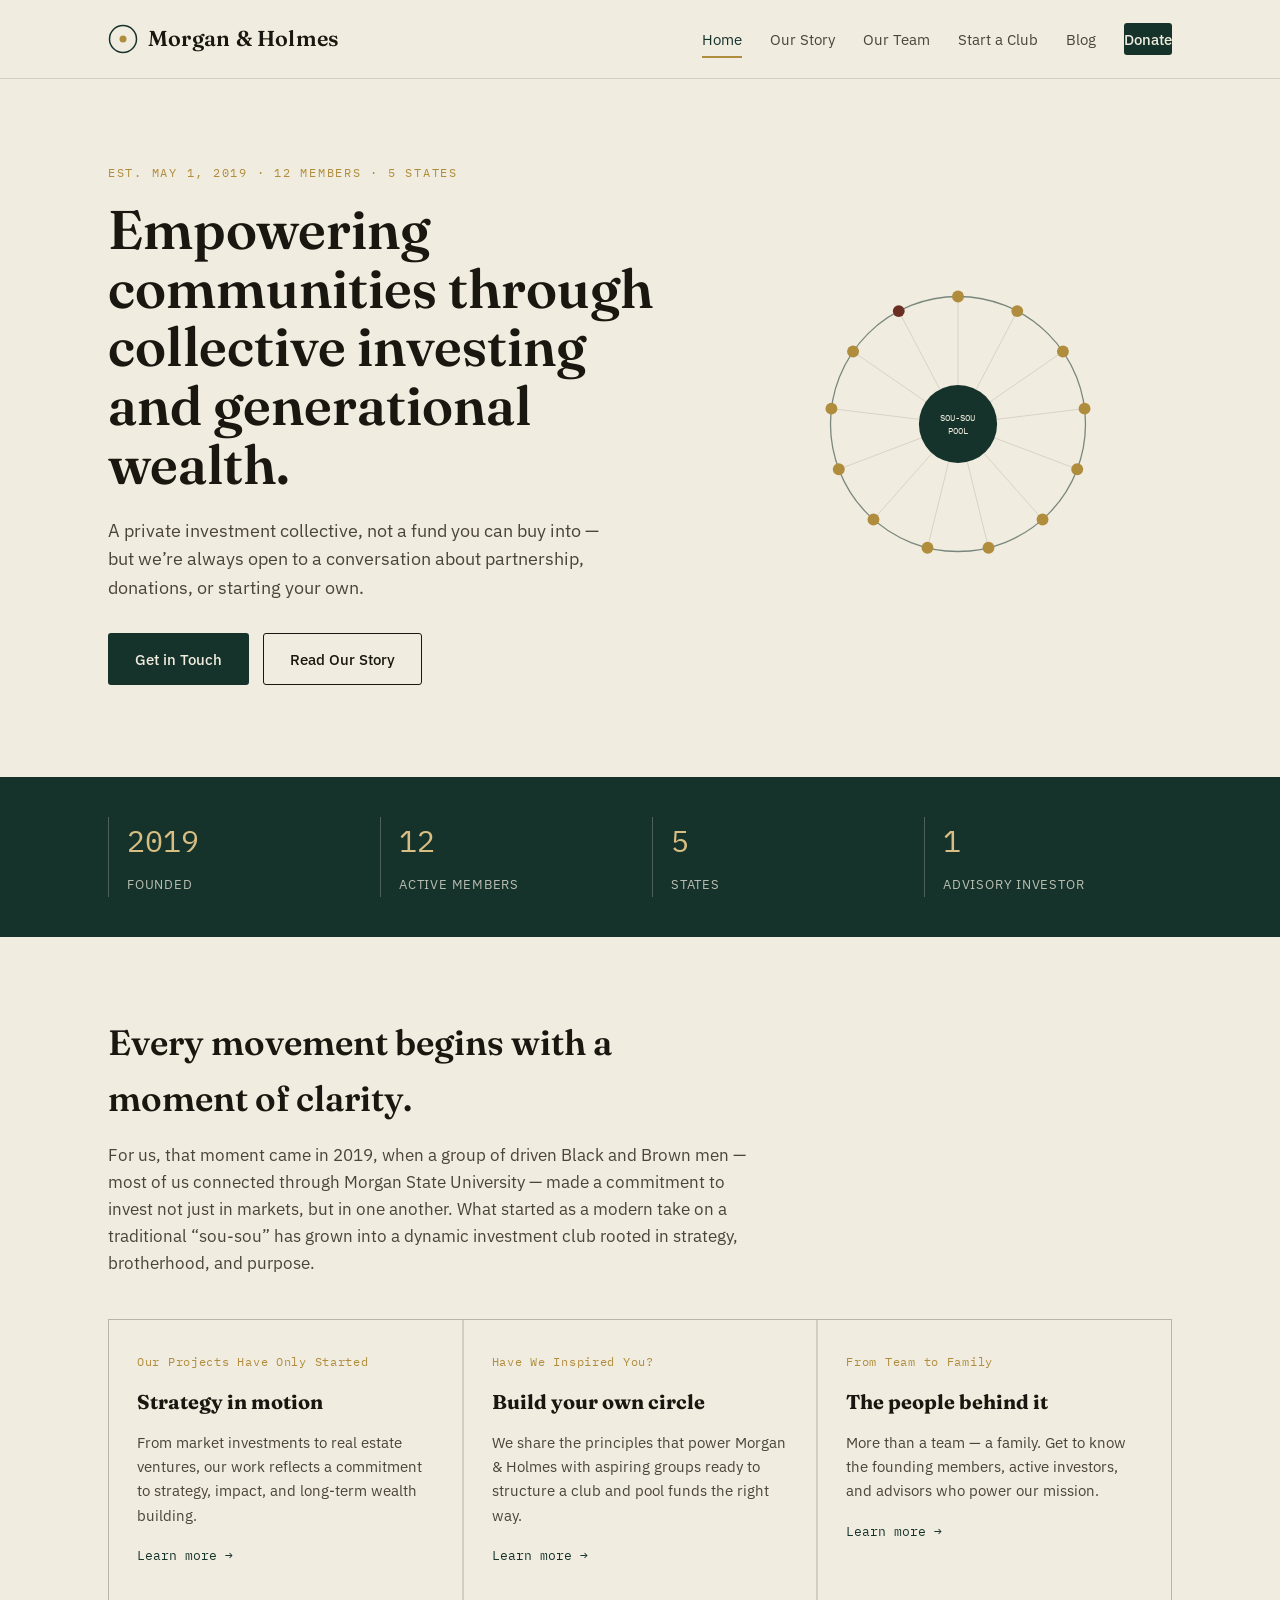
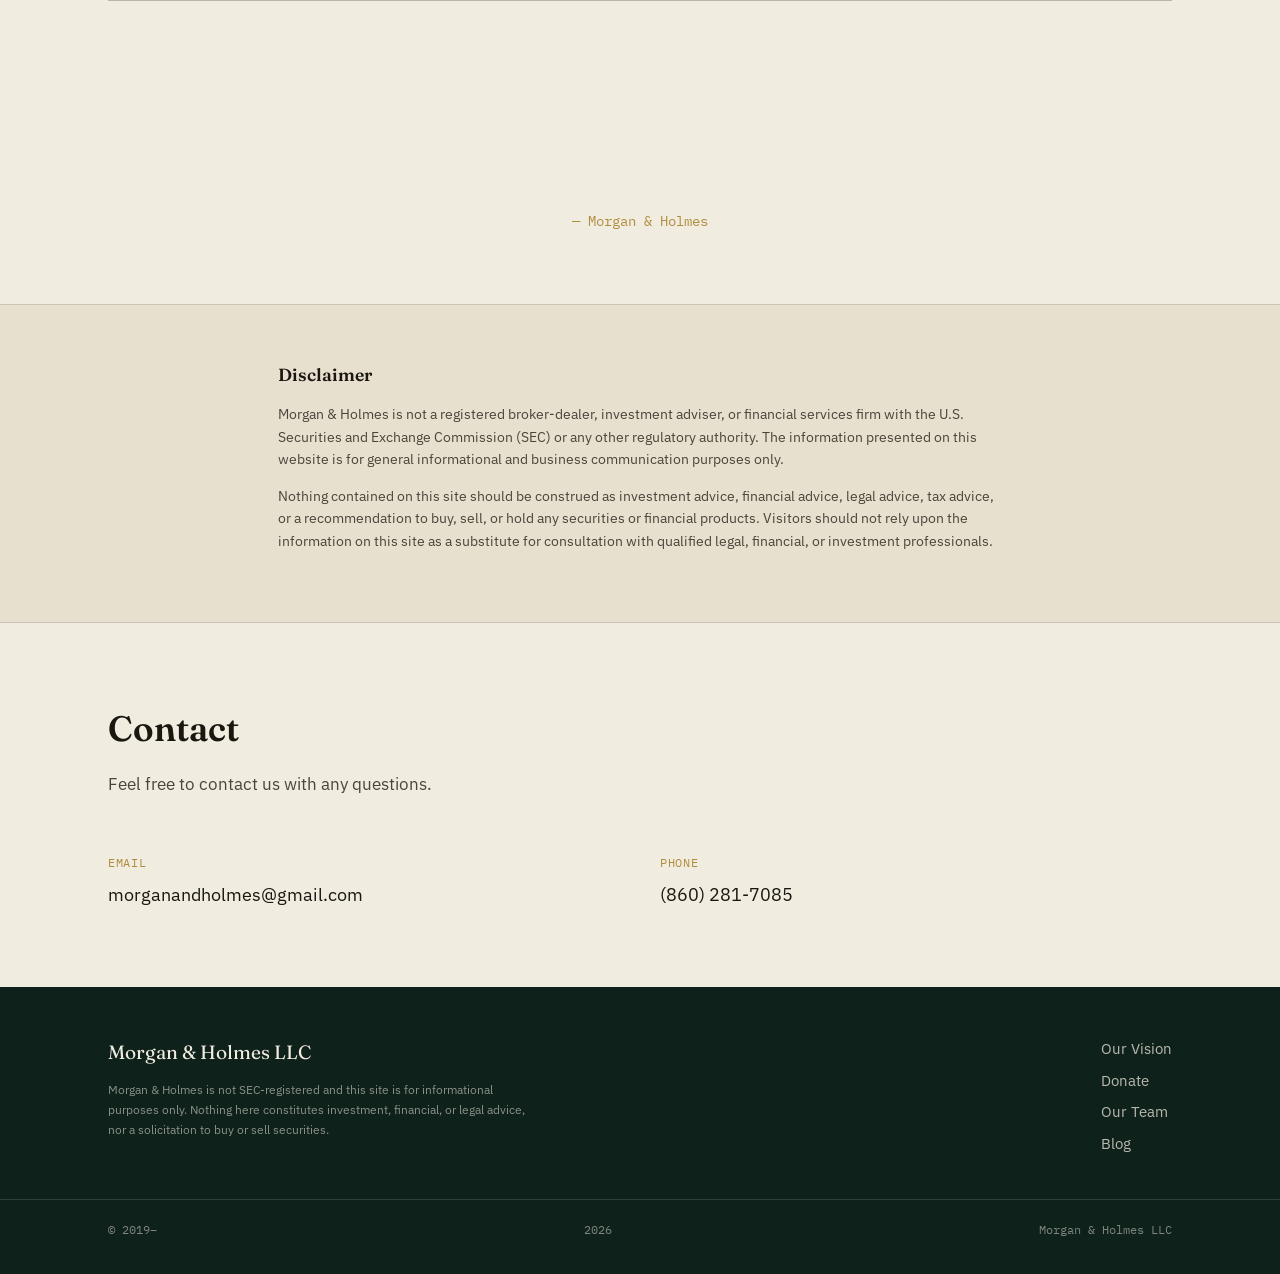
==== index.html @ c7b3434c "Add files via upload" ====
<!doctype html>
<html lang="en">
<head>
<meta charset="utf-8">
<meta name="viewport" content="width=device-width, initial-scale=1">
<title>Morgan & Holmes</title>
<meta name="description" content="Morgan & Holmes LLC — a collective investment club empowering communities through group economics and generational wealth building.">
<link rel="preconnect" href="https://fonts.googleapis.com">
<link href="https://fonts.googleapis.com/css2?family=Fraunces:opsz,wght@9..144,500;9..144,600&family=IBM+Plex+Sans:wght@400;500&family=IBM+Plex+Mono:wght@400;500&display=swap" rel="stylesheet">
<link rel="stylesheet" href="assets/css/style.css">
</head>
<body>
<a class="skip-link" href="#main">Skip to Content</a>

<header class="site-header">
  <div class="wrap">
    <a class="brand" href="index.html">
      <svg class="mark" viewBox="0 0 30 30" xmlns="http://www.w3.org/2000/svg" aria-hidden="true">
        <circle cx="15" cy="15" r="13.5" fill="none" stroke="#16332B" stroke-width="1.5"/>
        <circle cx="15" cy="15" r="3.5" fill="#B08D3D"/>
      </svg>
      Morgan &amp; Holmes
    </a>
    <button class="nav-toggle" aria-expanded="false" aria-controls="primary-nav">Menu</button>
    <nav class="primary-nav" id="primary-nav">
      <a href="index.html" aria-current="page">Home</a>
      <a href="our-story.html">Our Story</a>
      <a href="our-team.html">Our Team</a>
      <a href="start-a-club.html">Start a Club</a>
      <a href="blog.html">Blog</a>
      <a class="btn-donate" href="donate.html">Donate</a>
    </nav>
  </div>
</header>

<main id="main">

  <section class="hero">
    <div class="wrap hero-grid">
      <div>
        <p class="eyebrow">Est. May 1, 2019 &middot; 12 Members &middot; 5 States</p>
        <h1>Empowering communities through collective investing and generational wealth.</h1>
        <p class="lede">A private investment collective, not a fund you can buy into &mdash; but we&rsquo;re always open to a conversation about partnership, donations, or starting your own.</p>
        <div class="cta-row">
          <a class="btn btn-primary" href="mailto:morganandholmes@gmail.com?subject=Reaching%20Out%20from%20Website&body=Hey%2C%20">Get in Touch</a>
          <a class="btn btn-ghost" href="our-story.html">Read Our Story</a>
        </div>
      </div>
      <div class="wheel-holder">
        <!-- Signature graphic: a sou-sou wheel — 12 member nodes and one
             advisor node pooling toward a shared center, the club's own
             description of how it operates. -->
        <svg class="sousou-wheel" viewBox="0 0 400 400" role="img" aria-label="Twelve members and one advisor pooling resources around a shared center, representing the club's sou-sou model">
          <circle class="rim" cx="200" cy="200" r="150"/>
          <g class="ring">
            <g id="nodes"></g>
          </g>
          <circle class="hub" cx="200" cy="200" r="46"/>
          <text class="hub-label" x="200" y="196">SOU-SOU</text>
          <text class="hub-label" x="200" y="212">POOL</text>
          <script>
            (function(){
              var ns = document.getElementById('nodes');
              if(!ns) return;
              var total = 13; // 12 members + 1 advisor
              for (var i = 0; i < total; i++) {
                var angle = (i / total) * Math.PI * 2 - Math.PI/2;
                var x = 200 + Math.cos(angle) * 150;
                var y = 200 + Math.sin(angle) * 150;
                var cx = 200 + Math.cos(angle) * 46;
                var cy = 200 + Math.sin(angle) * 46;
                var spoke = document.createElementNS('http://www.w3.org/2000/svg','line');
                spoke.setAttribute('class','spoke');
                spoke.setAttribute('x1', cx); spoke.setAttribute('y1', cy);
                spoke.setAttribute('x2', x); spoke.setAttribute('y2', y);
                ns.appendChild(spoke);
                var node = document.createElementNS('http://www.w3.org/2000/svg','circle');
                node.setAttribute('class', 'node' + (i === total-1 ? ' advisor' : ''));
                node.setAttribute('cx', x); node.setAttribute('cy', y); node.setAttribute('r', 7);
                ns.appendChild(node);
              }
            })();
          </script>
        </svg>
      </div>
    </div>
  </section>

  <div class="ledger">
    <div class="wrap">
      <div class="stat"><span class="num">2019</span><span class="label">Founded</span></div>
      <div class="stat"><span class="num">12</span><span class="label">Active Members</span></div>
      <div class="stat"><span class="num">5</span><span class="label">States</span></div>
      <div class="stat"><span class="num">1</span><span class="label">Advisory Investor</span></div>
    </div>
  </div>

  <section>
    <div class="wrap">
      <div class="section-head">
        <h2>Every movement begins with a moment of clarity.</h2>
        <p>For us, that moment came in 2019, when a group of driven Black and Brown men &mdash; most of us connected through Morgan State University &mdash; made a commitment to invest not just in markets, but in one another. What started as a modern take on a traditional &ldquo;sou-sou&rdquo; has grown into a dynamic investment club rooted in strategy, brotherhood, and purpose.</p>
      </div>

      <div class="card-grid">
        <a class="card" href="our-story.html">
          <p class="kicker">Our Projects Have Only Started</p>
          <h3>Strategy in motion</h3>
          <p>From market investments to real estate ventures, our work reflects a commitment to strategy, impact, and long-term wealth building.</p>
          <span class="go">Learn more &rarr;</span>
        </a>
        <a class="card" href="start-a-club.html">
          <p class="kicker">Have We Inspired You?</p>
          <h3>Build your own circle</h3>
          <p>We share the principles that power Morgan &amp; Holmes with aspiring groups ready to structure a club and pool funds the right way.</p>
          <span class="go">Learn more &rarr;</span>
        </a>
        <a class="card" href="our-team.html">
          <p class="kicker">From Team to Family</p>
          <h3>The people behind it</h3>
          <p>More than a team &mdash; a family. Get to know the founding members, active investors, and advisors who power our mission.</p>
          <span class="go">Learn more &rarr;</span>
        </a>
      </div>
    </div>
  </section>

  <div class="quote-block">
    <blockquote>&ldquo;Together, we build; and, we build together.&rdquo;</blockquote>
    <cite>&mdash; Morgan &amp; Holmes</cite>
  </div>

  <section class="disclaimer-band tight">
    <div class="wrap">
      <h2>Disclaimer</h2>
      <p>Morgan &amp; Holmes is not a registered broker-dealer, investment adviser, or financial services firm with the U.S. Securities and Exchange Commission (SEC) or any other regulatory authority. The information presented on this website is for general informational and business communication purposes only.</p>
      <p>Nothing contained on this site should be construed as investment advice, financial advice, legal advice, tax advice, or a recommendation to buy, sell, or hold any securities or financial products. Visitors should not rely upon the information on this site as a substitute for consultation with qualified legal, financial, or investment professionals.</p>
    </div>
  </section>

  <section class="contact-cta">
    <div class="wrap">
      <div class="section-head"><h2>Contact</h2><p>Feel free to contact us with any questions.</p></div>
      <div class="contact-grid">
        <div class="contact-item">
          <p class="label">Email</p>
          <a href="mailto:morganandholmes@gmail.com?subject=Reaching%20Out%20from%20Website&body=Hey%2C%20">morganandholmes@gmail.com</a>
        </div>
        <div class="contact-item">
          <p class="label">Phone</p>
          <a href="tel:8602817085">(860) 281-7085</a>
        </div>
      </div>
    </div>
  </section>

</main>

<footer class="site-footer">
  <div class="wrap">
    <div>
      <p class="footer-brand">Morgan &amp; Holmes LLC</p>
      <p class="footer-disclaimer">Morgan &amp; Holmes is not SEC-registered and this site is for informational purposes only. Nothing here constitutes investment, financial, or legal advice, nor a solicitation to buy or sell securities.</p>
    </div>
    <nav>
      <a href="our-story.html">Our Vision</a>
      <a href="donate.html">Donate</a>
      <a href="our-team.html">Our Team</a>
      <a href="blog.html">Blog</a>
    </nav>
  </div>
  <div class="footer-bottom"><div class="wrap">&copy; 2019&ndash;<span id="year"></span> Morgan &amp; Holmes LLC</div></div>
</footer>

<script>document.getElementById('year').textContent = new Date().getFullYear();</script>
<script src="assets/js/main.js"></script>
</body>
</html>
---- assets/css/style.css ----
/* ============================================================
   Morgan & Holmes LLC — design tokens
   Palette: pine (growth/ground), brass (legacy/value), bone (paper),
   ink (charcoal, not pure black), oxblood (used sparingly, alerts/accent)
   Type: Fraunces (display, has weight + warmth) / IBM Plex Sans (body,
   utilitarian, reads like a ledger) / IBM Plex Mono (numbers + labels)
   ============================================================ */

:root {
  --bone: #F1ECE0;
  --bone-dim: #E7E0CF;
  --ink: #1A1710;
  --ink-soft: #4A443A;
  --pine: #16332B;
  --pine-dark: #0E211B;
  --brass: #B08D3D;
  --brass-light: #D9BE83;
  --oxblood: #6B2E23;
  --line: rgba(26, 23, 16, 0.14);

  --font-display: "Fraunces", Georgia, serif;
  --font-body: "IBM Plex Sans", -apple-system, BlinkMacSystemFont, sans-serif;
  --font-mono: "IBM Plex Mono", "Courier New", monospace;

  --max-w: 1120px;
}

* { box-sizing: border-box; }

html { scroll-behavior: smooth; }

body {
  margin: 0;
  background: var(--bone);
  color: var(--ink);
  font-family: var(--font-body);
  font-size: 17px;
  line-height: 1.6;
  -webkit-font-smoothing: antialiased;
}

img { max-width: 100%; display: block; }

a { color: inherit; }

.wrap {
  max-width: var(--max-w);
  margin: 0 auto;
  padding: 0 28px;
}

/* ---------- Skip link ---------- */
.skip-link {
  position: absolute;
  left: -999px;
  top: 0;
  background: var(--pine);
  color: var(--bone);
  padding: 10px 16px;
  z-index: 999;
}
.skip-link:focus { left: 12px; top: 12px; }

/* ---------- Header ---------- */
.site-header {
  position: sticky;
  top: 0;
  z-index: 50;
  background: var(--bone);
  border-bottom: 1px solid var(--line);
}
.site-header .wrap {
  display: flex;
  align-items: center;
  justify-content: space-between;
  height: 78px;
}
.brand {
  font-family: var(--font-display);
  font-weight: 600;
  font-size: 1.35rem;
  text-decoration: none;
  letter-spacing: 0.01em;
  color: var(--ink);
  display: flex;
  align-items: center;
  gap: 10px;
}
.brand .mark {
  width: 30px;
  height: 30px;
  flex: none;
}
nav.primary-nav {
  display: flex;
  align-items: center;
  gap: 28px;
}
nav.primary-nav a {
  text-decoration: none;
  font-size: 0.95rem;
  color: var(--ink-soft);
  position: relative;
  padding: 4px 0;
}
nav.primary-nav a:hover,
nav.primary-nav a[aria-current="page"] {
  color: var(--pine);
}
nav.primary-nav a[aria-current="page"]::after {
  content: "";
  position: absolute;
  left: 0; right: 0; bottom: -3px;
  height: 2px;
  background: var(--brass);
}
.nav-toggle {
  display: none;
  background: none;
  border: 1px solid var(--line);
  border-radius: 6px;
  padding: 8px 10px;
  font-family: var(--font-mono);
  font-size: 0.85rem;
  cursor: pointer;
}
.btn-donate {
  background: var(--pine);
  color: var(--bone) !important;
  padding: 9px 18px;
  border-radius: 3px;
  font-size: 0.9rem;
  font-weight: 500;
}
.btn-donate:hover { background: var(--pine-dark); }

@media (max-width: 780px) {
  nav.primary-nav {
    display: none;
    position: absolute;
    top: 78px; left: 0; right: 0;
    background: var(--bone);
    border-bottom: 1px solid var(--line);
    flex-direction: column;
    align-items: flex-start;
    padding: 18px 28px 26px;
    gap: 16px;
  }
  nav.primary-nav.open { display: flex; }
  .nav-toggle { display: block; }
}

/* ---------- Hero ---------- */
.hero {
  position: relative;
  padding: 84px 0 92px;
  overflow: hidden;
}
.hero-grid {
  display: grid;
  grid-template-columns: 1.15fr 0.85fr;
  gap: 56px;
  align-items: center;
}
.eyebrow {
  font-family: var(--font-mono);
  text-transform: uppercase;
  letter-spacing: 0.14em;
  font-size: 0.78rem;
  color: var(--brass);
  margin: 0 0 18px;
}
h1 {
  font-family: var(--font-display);
  font-weight: 600;
  font-size: clamp(2.2rem, 4.4vw, 3.4rem);
  line-height: 1.08;
  margin: 0 0 22px;
  color: var(--ink);
}
.lede {
  font-size: 1.12rem;
  color: var(--ink-soft);
  max-width: 46ch;
  margin: 0 0 30px;
}
.cta-row { display: flex; gap: 14px; flex-wrap: wrap; }
.btn {
  display: inline-block;
  text-decoration: none;
  padding: 13px 26px;
  border-radius: 3px;
  font-size: 0.95rem;
  font-weight: 500;
  border: 1px solid transparent;
}
.btn-primary { background: var(--pine); color: var(--bone); }
.btn-primary:hover { background: var(--pine-dark); }
.btn-ghost { border-color: var(--ink); color: var(--ink); }
.btn-ghost:hover { border-color: var(--pine); color: var(--pine); }

/* Sou-sou wheel — signature graphic: 12 nodes (members) around a shared
   center pot, connected by a slow-rotating ring. This is a direct visual
   translation of the club's own description of itself, not decoration. */
.wheel-holder { display: flex; justify-content: center; }
.sousou-wheel { width: 100%; max-width: 340px; }
.sousou-wheel .ring {
  transform-origin: 200px 200px;
  animation: spin 60s linear infinite;
}
@media (prefers-reduced-motion: reduce) {
  .sousou-wheel .ring { animation: none; }
}
@keyframes spin { to { transform: rotate(360deg); } }
.sousou-wheel .node { fill: var(--brass); }
.sousou-wheel .node.advisor { fill: var(--oxblood); }
.sousou-wheel .spoke { stroke: var(--line); stroke-width: 1; }
.sousou-wheel .rim { fill: none; stroke: var(--pine); stroke-width: 1.5; opacity: 0.55; }
.sousou-wheel .hub { fill: var(--pine); }
.sousou-wheel .hub-label {
  font-family: var(--font-mono);
  font-size: 11px;
  fill: var(--bone);
  text-anchor: middle;
}

@media (max-width: 900px) {
  .hero-grid { grid-template-columns: 1fr; }
  .wheel-holder { order: -1; max-width: 240px; margin: 0 auto 12px; }
}

/* ---------- Stat ledger band ---------- */
.ledger {
  background: var(--pine);
  color: var(--bone);
  padding: 40px 0;
}
.ledger .wrap {
  display: grid;
  grid-template-columns: repeat(4, 1fr);
  gap: 24px;
}
.ledger .stat { text-align: left; border-left: 1px solid rgba(241,236,224,0.25); padding-left: 18px; }
.ledger .stat .num {
  font-family: var(--font-mono);
  font-size: 1.9rem;
  color: var(--brass-light);
  display: block;
  margin-bottom: 4px;
}
.ledger .stat .label {
  font-size: 0.82rem;
  color: rgba(241,236,224,0.75);
  text-transform: uppercase;
  letter-spacing: 0.06em;
}
@media (max-width: 780px) {
  .ledger .wrap { grid-template-columns: repeat(2, 1fr); }
}

/* ---------- Motion: reveal-on-scroll ----------
   Applied only to section heads, cards, and the ledger stats — the
   moments where a viewer's attention genuinely shifts to new
   information. Not applied to body copy, nav, or footer: motion there
   would just slow the visitor down. */
.reveal {
  opacity: 0;
  transform: translateY(14px);
  transition: opacity 0.6s ease, transform 0.6s ease;
}
.reveal.in-view {
  opacity: 1;
  transform: translateY(0);
}
@media (prefers-reduced-motion: reduce) {
  .reveal { opacity: 1; transform: none; transition: none; }
}

/* ---------- Section basics ---------- */
section { padding: 78px 0; }
section.tight { padding: 56px 0; }
.section-head { max-width: 640px; margin-bottom: 42px; }
h2 {
  font-family: var(--font-display);
  font-weight: 600;
  font-size: clamp(1.6rem, 3vw, 2.2rem);
  margin: 0 0 14px;
}
.section-head p { color: var(--ink-soft); margin: 0; }
hr.rule { border: none; border-top: 1px solid var(--line); margin: 0; }

/* ---------- Card grid (projects / values) ---------- */
.card-grid {
  display: grid;
  grid-template-columns: repeat(3, 1fr);
  gap: 2px;
  background: var(--line);
  border: 1px solid var(--line);
}
.card {
  background: var(--bone);
  padding: 32px 28px;
  text-decoration: none;
  color: var(--ink);
}
.card .kicker {
  font-family: var(--font-mono);
  font-size: 0.75rem;
  color: var(--brass);
  letter-spacing: 0.06em;
}
.card h3 {
  font-family: var(--font-display);
  font-size: 1.25rem;
  margin: 10px 0 12px;
}
.card p { color: var(--ink-soft); font-size: 0.95rem; margin: 0 0 14px; }
.card .go { font-family: var(--font-mono); font-size: 0.82rem; color: var(--pine); }
.card:hover .go { color: var(--brass); }
@media (max-width: 900px) { .card-grid { grid-template-columns: 1fr; } }

/* ---------- Quote ---------- */
.quote-block {
  text-align: center;
  padding: 70px 0;
}
.quote-block blockquote {
  font-family: var(--font-display);
  font-size: clamp(1.5rem, 3vw, 2rem);
  font-weight: 500;
  max-width: 720px;
  margin: 0 auto 16px;
  line-height: 1.3;
}
.quote-block cite {
  font-family: var(--font-mono);
  font-style: normal;
  font-size: 0.85rem;
  color: var(--brass);
}

/* ---------- Team grid ---------- */
.team-grid {
  display: grid;
  grid-template-columns: repeat(4, 1fr);
  gap: 28px;
}
.member {
  text-align: left;
}
.member .photo {
  aspect-ratio: 4/5;
  background: var(--bone-dim);
  border: 1px solid var(--line);
  margin-bottom: 12px;
  overflow: hidden;
  position: relative;
}
.member .photo img { width: 100%; height: 100%; object-fit: cover; }
.member .photo .placeholder {
  position: absolute; inset: 0;
  display: flex; align-items: center; justify-content: center;
  font-family: var(--font-mono);
  font-size: 0.7rem;
  color: var(--ink-soft);
  text-align: center;
  padding: 10px;
}
.member h3 {
  font-family: var(--font-display);
  font-size: 1.05rem;
  margin: 0 0 2px;
}
.member .role {
  font-family: var(--font-mono);
  font-size: 0.75rem;
  color: var(--brass);
}
@media (max-width: 900px) { .team-grid { grid-template-columns: repeat(2, 1fr); } }
@media (max-width: 520px) { .team-grid { grid-template-columns: 1fr 1fr; gap: 18px; } }

/* ---------- Prose page (story, start-a-club, blog post) ---------- */
.prose {
  max-width: 720px;
}
.prose p { margin: 0 0 20px; color: var(--ink-soft); }
.prose h2 { margin-top: 40px; }
.prose h3 {
  font-family: var(--font-display);
  font-size: 1.2rem;
  margin: 34px 0 12px;
}
.prose ul { color: var(--ink-soft); padding-left: 22px; }
.prose li { margin-bottom: 10px; }
.prose strong { color: var(--ink); }
.page-hero {
  padding: 56px 0 44px;
}
.page-hero .eyebrow { margin-bottom: 14px; }
.page-hero h1 { font-size: clamp(2rem, 4vw, 2.8rem); }

/* ---------- Suggestion list (start a club) ---------- */
.suggest-list {
  list-style: none;
  padding: 0;
  margin: 0 0 30px;
  counter-reset: item;
}
.suggest-list li {
  counter-increment: item;
  position: relative;
  padding: 18px 0 18px 46px;
  border-top: 1px solid var(--line);
}
.suggest-list li:last-child { border-bottom: 1px solid var(--line); }
.suggest-list li::before {
  content: counter(item, decimal-leading-zero);
  position: absolute;
  left: 0;
  top: 18px;
  font-family: var(--font-mono);
  color: var(--brass);
  font-size: 0.85rem;
}

/* ---------- Blog list ---------- */
.post-list { display: grid; gap: 2px; background: var(--line); border: 1px solid var(--line); }
.post-row {
  background: var(--bone);
  display: grid;
  grid-template-columns: 220px 1fr;
  gap: 26px;
  padding: 26px;
  text-decoration: none;
  color: var(--ink);
}
.post-row .thumb {
  aspect-ratio: 3/2;
  background: var(--bone-dim);
  overflow: hidden;
  border: 1px solid var(--line);
}
.post-row .thumb img { width: 100%; height: 100%; object-fit: cover; }
.post-row .meta {
  font-family: var(--font-mono);
  font-size: 0.75rem;
  color: var(--ink-soft);
  margin-bottom: 8px;
}
.post-row h2 { font-size: 1.3rem; margin: 0 0 10px; }
.post-row p { color: var(--ink-soft); margin: 0; }
@media (max-width: 700px) {
  .post-row { grid-template-columns: 1fr; }
}

/* ---------- Disclaimer band ---------- */
.disclaimer-band {
  background: var(--bone-dim);
  border-top: 1px solid var(--line);
  border-bottom: 1px solid var(--line);
}
.disclaimer-band .wrap { max-width: 780px; }
.disclaimer-band h2 { font-size: 1.1rem; }
.disclaimer-band p { font-size: 0.88rem; color: var(--ink-soft); margin: 0 0 14px; }

/* ---------- Contact / footer CTA ---------- */
.contact-cta {
  padding: 78px 0;
}
.contact-grid {
  display: grid;
  grid-template-columns: 1fr 1fr;
  gap: 40px;
}
.contact-item .label {
  font-family: var(--font-mono);
  font-size: 0.75rem;
  text-transform: uppercase;
  letter-spacing: 0.06em;
  color: var(--brass);
  margin-bottom: 8px;
}
.contact-item a { text-decoration: none; font-size: 1.15rem; }
.contact-item a:hover { color: var(--pine); }
@media (max-width: 640px) { .contact-grid { grid-template-columns: 1fr; } }

footer.site-footer {
  background: var(--pine-dark);
  color: rgba(241,236,224,0.85);
  padding: 50px 0 34px;
}
footer.site-footer .wrap {
  display: flex;
  justify-content: space-between;
  flex-wrap: wrap;
  gap: 30px;
}
.footer-brand {
  font-family: var(--font-display);
  color: var(--bone);
  font-size: 1.2rem;
  margin: 0 0 10px;
}
footer.site-footer nav a {
  display: block;
  text-decoration: none;
  color: rgba(241,236,224,0.75);
  font-size: 0.92rem;
  margin-bottom: 8px;
}
footer.site-footer nav a:hover { color: var(--brass-light); }
.footer-disclaimer {
  font-size: 0.78rem;
  color: rgba(241,236,224,0.55);
  max-width: 420px;
  line-height: 1.6;
}
.footer-bottom {
  border-top: 1px solid rgba(241,236,224,0.15);
  margin-top: 36px;
  padding-top: 20px;
}
.footer-bottom .wrap {
  font-family: var(--font-mono);
  font-size: 0.75rem;
  color: rgba(241,236,224,0.5);
}

/* ---------- Donate page specifics ---------- */
.donate-panel {
  background: var(--bone-dim);
  border: 1px solid var(--line);
  padding: 32px;
}
.amount-row { display: flex; gap: 10px; flex-wrap: wrap; margin: 18px 0 22px; }
.amount-row button {
  font-family: var(--font-mono);
  background: var(--bone);
  border: 1px solid var(--ink);
  padding: 10px 18px;
  cursor: pointer;
  border-radius: 3px;
}
.amount-row button:hover { background: var(--pine); color: var(--bone); border-color: var(--pine); }
.donate-note {
  font-size: 0.85rem;
  color: var(--ink-soft);
  background: var(--bone);
  border-left: 3px solid var(--brass);
  padding: 14px 16px;
  margin-top: 20px;
}
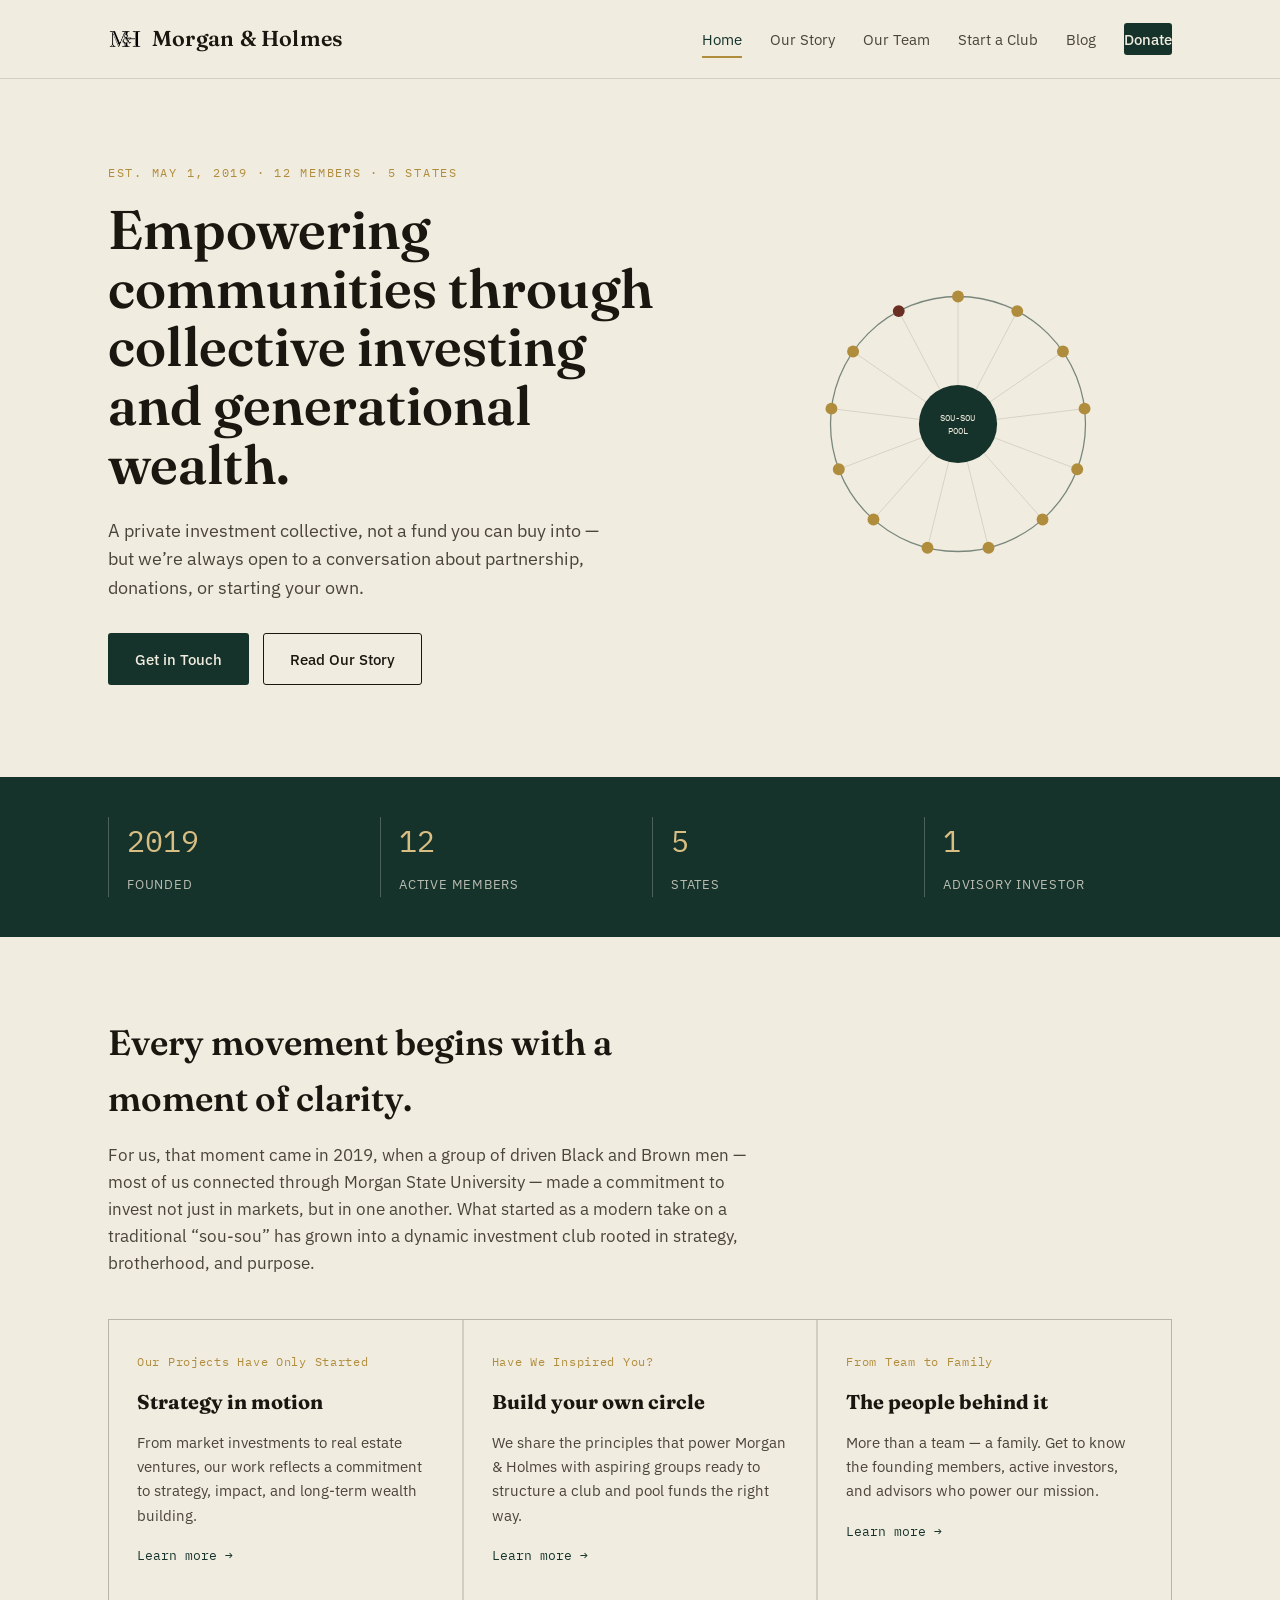
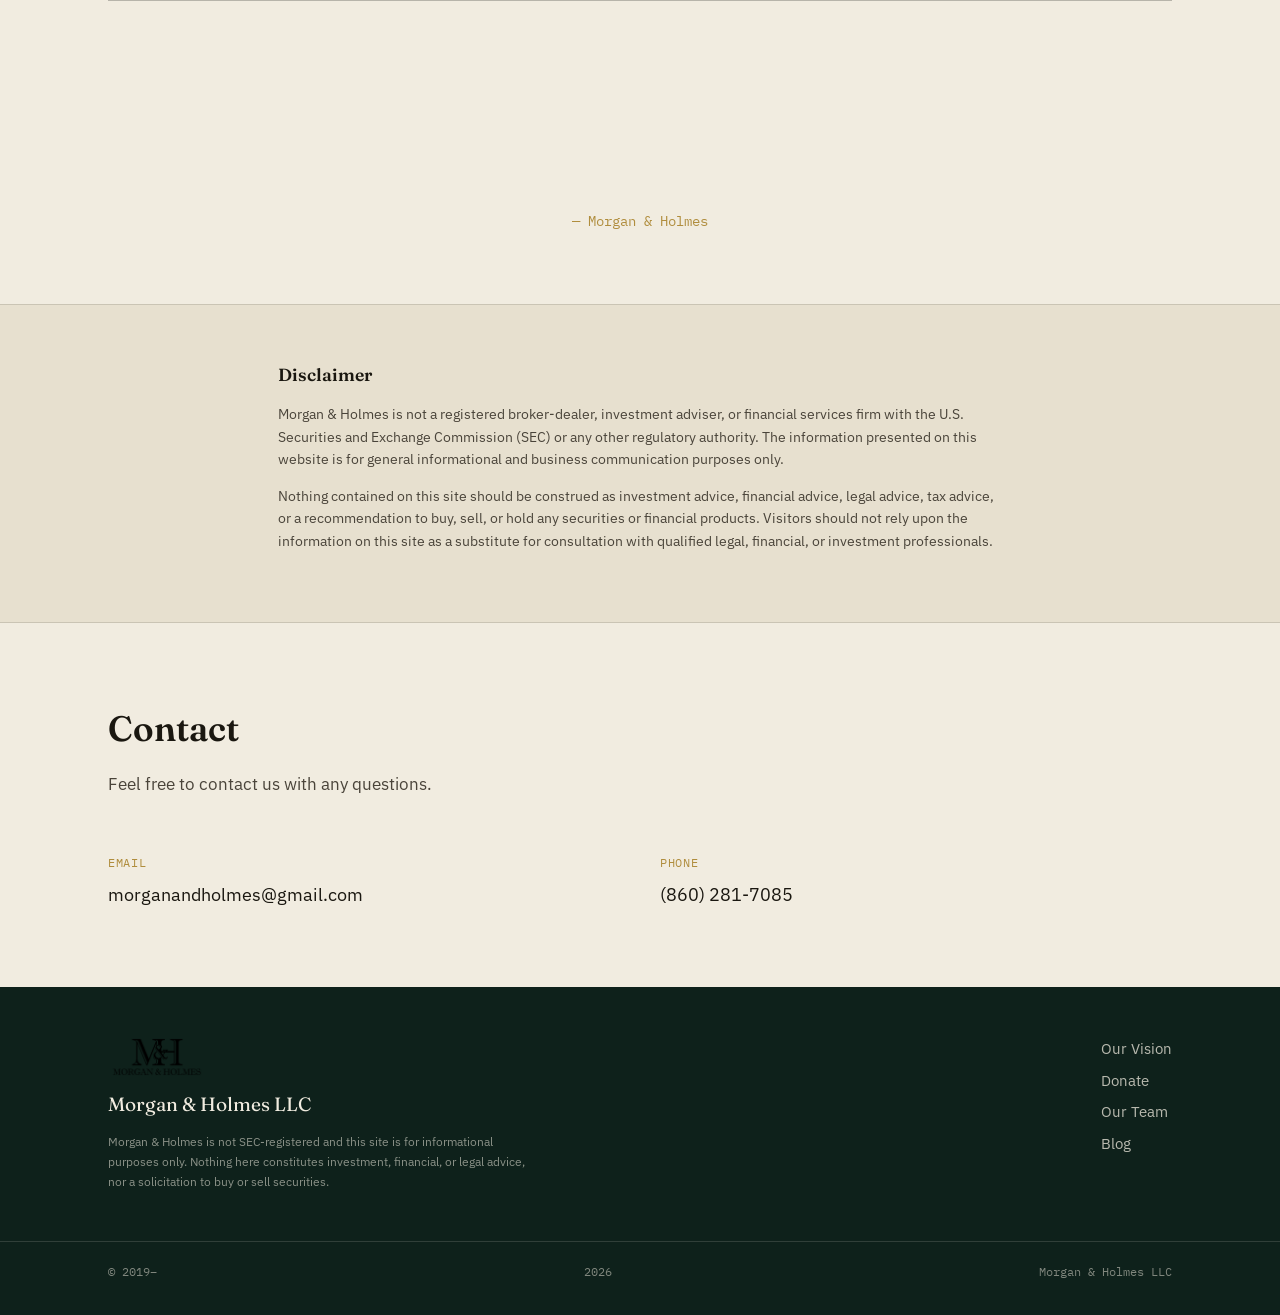
==== commit e5b21803: "Update logo in header and footer Replaced SVG logo with an image logo in the header and footer." ====
--- a/index.html
+++ b/index.html
@@ -15,12 +15,9 @@
 <header class="site-header">
   <div class="wrap">
     <a class="brand" href="index.html">
-      <svg class="mark" viewBox="0 0 30 30" xmlns="http://www.w3.org/2000/svg" aria-hidden="true">
-        <circle cx="15" cy="15" r="13.5" fill="none" stroke="#16332B" stroke-width="1.5"/>
-        <circle cx="15" cy="15" r="3.5" fill="#B08D3D"/>
-      </svg>
-      Morgan &amp; Holmes
-    </a>
+  <img class="logo-img" src="/assets/images/logo-mark.png" alt="Morgan & Holmes">
+  Morgan &amp; Holmes
+</a>
     <button class="nav-toggle" aria-expanded="false" aria-controls="primary-nav">Menu</button>
     <nav class="primary-nav" id="primary-nav">
       <a href="index.html" aria-current="page">Home</a>
@@ -159,7 +156,8 @@
 <footer class="site-footer">
   <div class="wrap">
     <div>
-      <p class="footer-brand">Morgan &amp; Holmes LLC</p>
+  <img class="footer-logo" src="/assets/images/logo.png" alt="Morgan & Holmes">
+  <p class="footer-brand">Morgan &amp; Holmes LLC</p>
       <p class="footer-disclaimer">Morgan &amp; Holmes is not SEC-registered and this site is for informational purposes only. Nothing here constitutes investment, financial, or legal advice, nor a solicitation to buy or sell securities.</p>
     </div>
     <nav>
--- a/assets/css/style.css
+++ b/assets/css/style.css
@@ -90,6 +90,16 @@
   width: 30px;
   height: 30px;
   flex: none;
+}
+.brand .logo-img {
+  height: 34px;
+  width: auto;
+  flex: none;
+}
+.footer-logo {
+  height: 40px;
+  width: auto;
+  margin-bottom: 12px;
 }
 nav.primary-nav {
   display: flex;
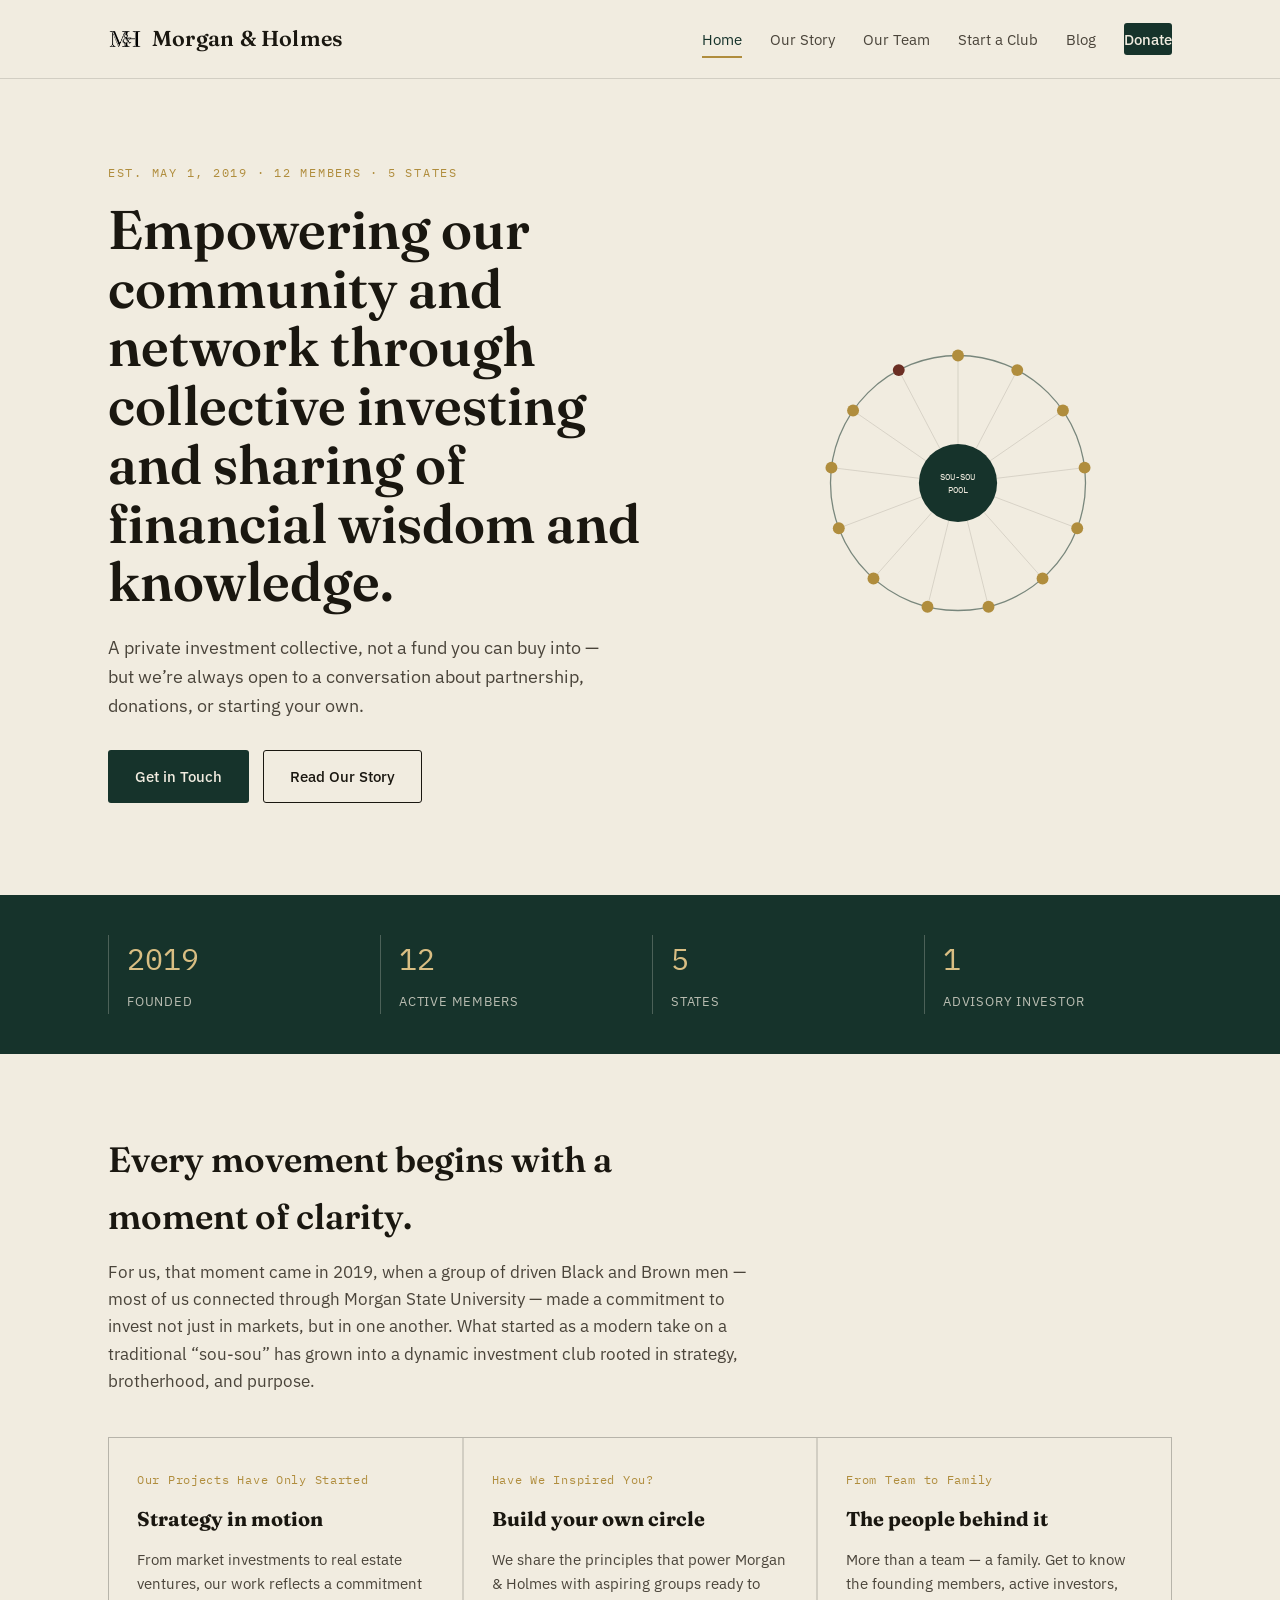
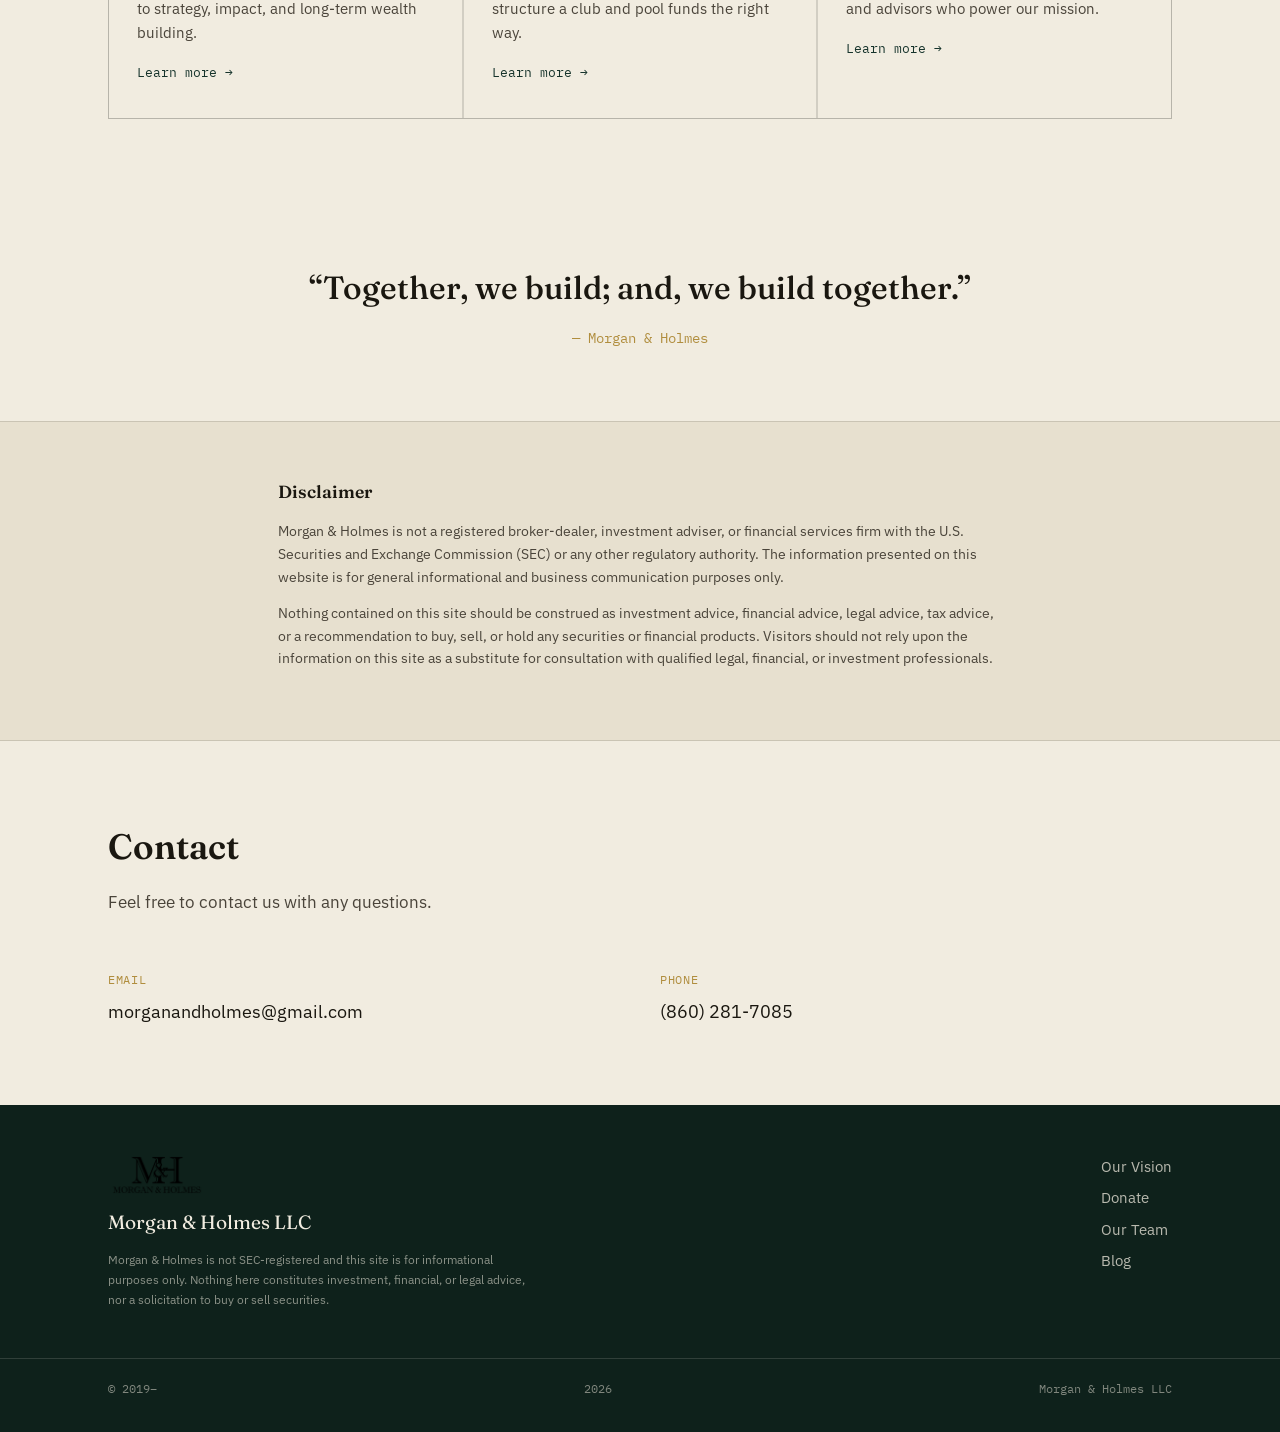
==== commit f3f094d4: "Update heading to reflect community focus" ====
--- a/index.html
+++ b/index.html
@@ -36,7 +36,7 @@
     <div class="wrap hero-grid">
       <div>
         <p class="eyebrow">Est. May 1, 2019 &middot; 12 Members &middot; 5 States</p>
-        <h1>Empowering communities through collective investing and generational wealth.</h1>
+        <h1>Empowering our community and network through collective investing and sharing of financial wisdom and knowledge.</h1>
         <p class="lede">A private investment collective, not a fund you can buy into &mdash; but we&rsquo;re always open to a conversation about partnership, donations, or starting your own.</p>
         <div class="cta-row">
           <a class="btn btn-primary" href="mailto:morganandholmes@gmail.com?subject=Reaching%20Out%20from%20Website&body=Hey%2C%20">Get in Touch</a>
